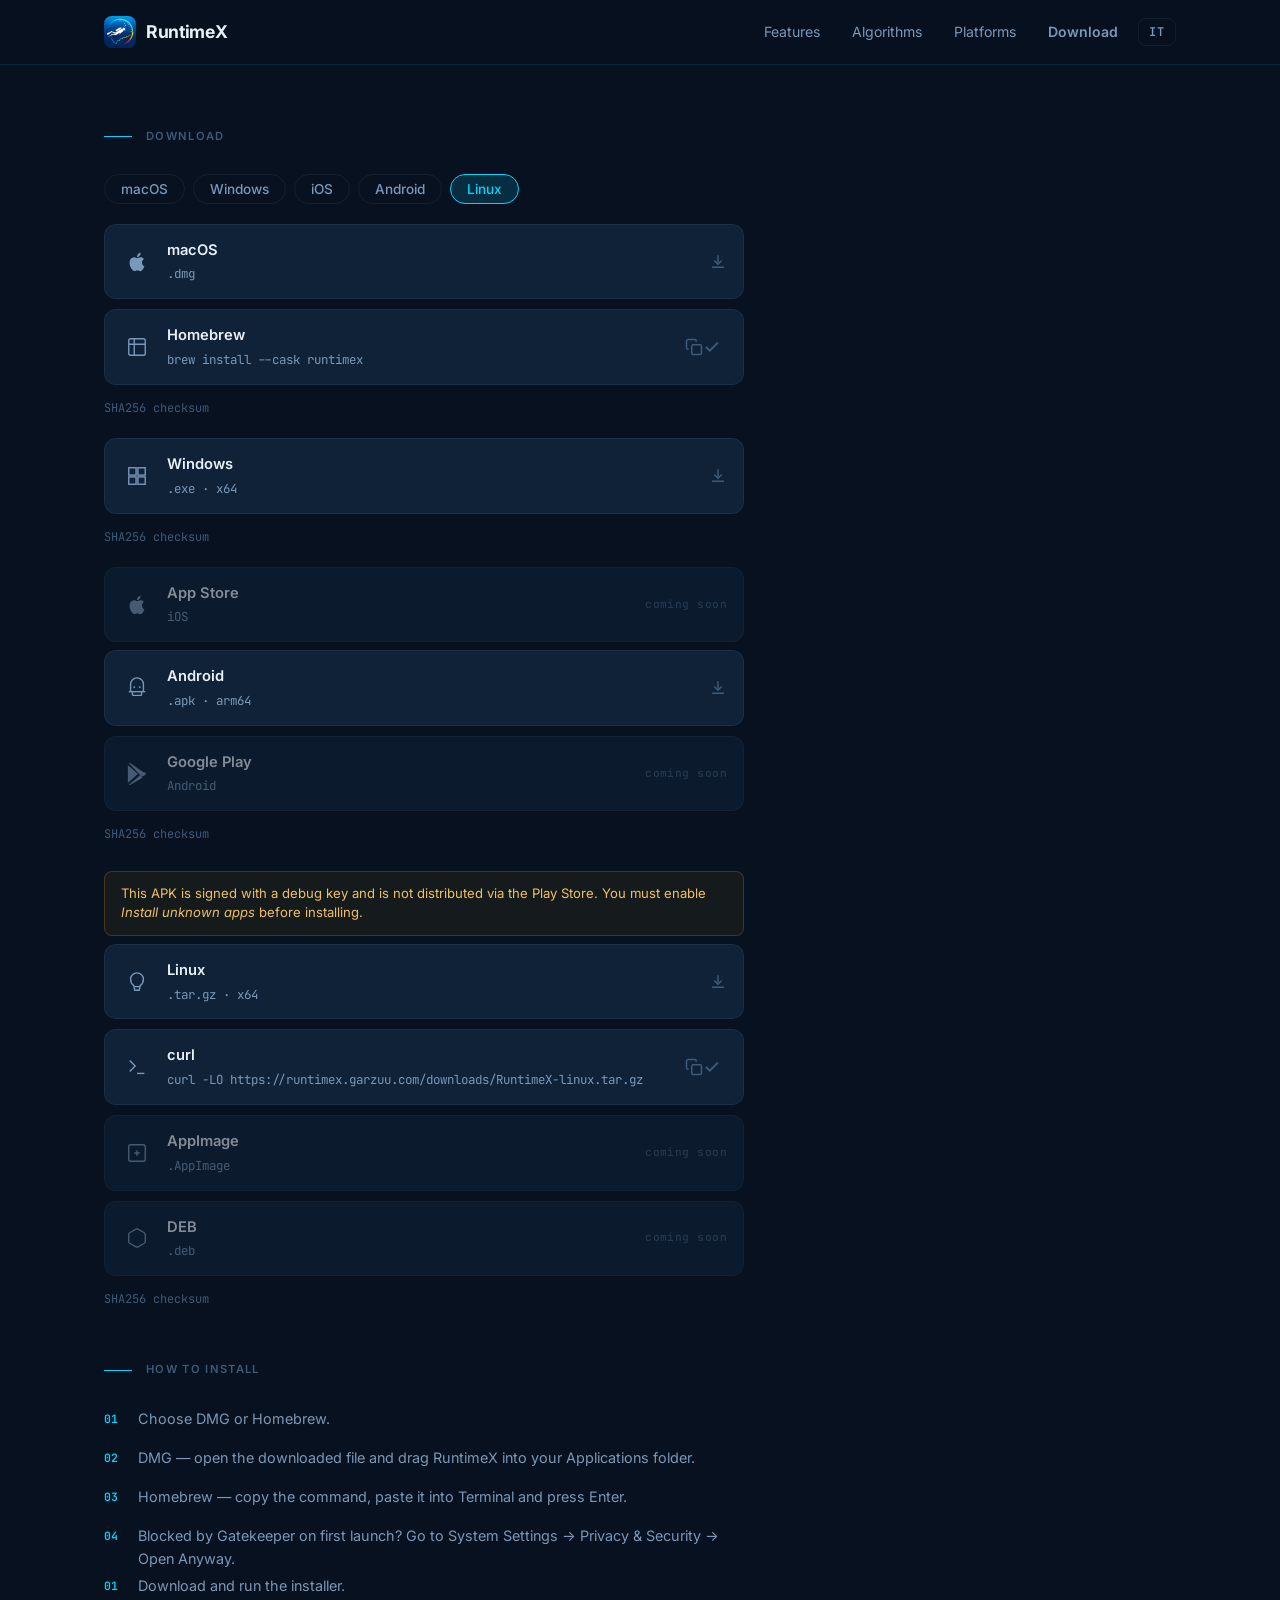
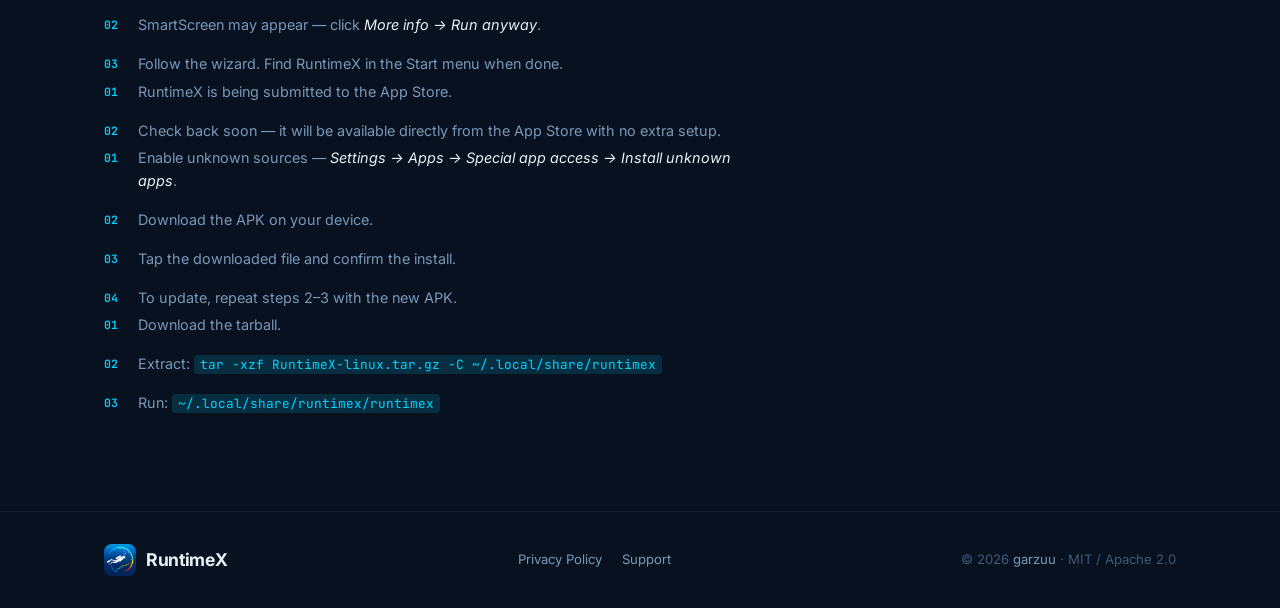
==== download.html @ 1cf0ed38 "feat(download): port platform detection and coming-soon logic from portfolio - Auto-detect user OS o" ====
<!DOCTYPE html>
<html lang="en">
<head>
  <meta charset="UTF-8" />
  <meta name="viewport" content="width=device-width, initial-scale=1.0" />
  <title>Download RuntimeX</title>
  <meta name="description" content="Download RuntimeX for macOS, Windows, Linux and Android, or install with Homebrew Cask. Offline-first technical dive planning, no account required." />

  <link rel="canonical" href="https://runtimex.garzuu.com/download.html" />

  <meta property="og:type" content="website" />
  <meta property="og:url" content="https://runtimex.garzuu.com/download.html" />
  <meta property="og:title" content="Download RuntimeX" />
  <meta property="og:description" content="Download RuntimeX for macOS, Windows, Linux and Android, or install with Homebrew Cask. Offline-first technical dive planning, no account required." />
  <meta property="og:image" content="https://runtimex.garzuu.com/og-image.svg" />
  <meta property="og:site_name" content="RuntimeX" />

  <meta name="twitter:card" content="summary_large_image" />
  <meta name="twitter:title" content="Download RuntimeX" />
  <meta name="twitter:description" content="Download RuntimeX for macOS, Windows, Linux and Android, or install with Homebrew Cask." />
  <meta name="twitter:image" content="https://runtimex.garzuu.com/og-image.svg" />

  <link rel="icon" type="image/png" href="favicon.png" />
  <link rel="apple-touch-icon" href="apple-touch-icon.png" />
  <link rel="stylesheet" href="style.css" />
  <link rel="preconnect" href="https://fonts.googleapis.com" />
  <link rel="preconnect" href="https://fonts.gstatic.com" crossorigin />
  <link href="https://fonts.googleapis.com/css2?family=Inter:wght@300;400;500;600;700&family=JetBrains+Mono:wght@400;500&display=swap" rel="stylesheet" />

  <style>
    .dl-page { padding-top: 64px; min-height: 100vh; }

    .dl-section { padding: 64px 0 96px; max-width: 640px; }

    .dl-eyebrow-row {
      display: flex;
      align-items: center;
      gap: 14px;
      margin-bottom: 28px;
    }
    .dl-eyebrow-line {
      height: 1px;
      width: 28px;
      background: var(--accent);
      flex-shrink: 0;
    }
    .dl-eyebrow {
      font-size: 0.7rem;
      font-weight: 600;
      letter-spacing: 0.12em;
      text-transform: uppercase;
      color: var(--text-faint);
    }

    /* Tab switcher */
    .dl-tabs {
      display: flex;
      flex-wrap: wrap;
      gap: 8px;
      margin-bottom: 20px;
    }
    .dl-tab {
      padding: 6px 16px;
      border-radius: 20px;
      border: 1px solid var(--border-card);
      background: transparent;
      color: var(--text-muted);
      font-size: 0.85rem;
      font-weight: 500;
      cursor: pointer;
      font-family: var(--font);
      transition: border-color 0.15s, color 0.15s, background 0.15s;
    }
    .dl-tab:hover { border-color: var(--border); color: var(--text); }
    .dl-tab.active {
      border-color: var(--accent);
      color: var(--accent);
      background: var(--accent-glow);
    }

    /* Download cards */
    .dl-cards {
      display: flex;
      flex-direction: column;
      gap: 10px;
      margin-bottom: 8px;
    }
    .dl-card {
      display: flex;
      align-items: center;
      gap: 14px;
      padding: 14px 16px;
      background: var(--bg-card);
      border: 1px solid var(--border-card);
      border-radius: var(--radius);
      text-decoration: none;
      transition: border-color 0.15s;
    }
    .dl-card:hover { border-color: rgba(0,212,255,0.2); }
    .dl-card-icon {
      width: 32px;
      height: 32px;
      flex-shrink: 0;
      color: var(--text-muted);
      display: flex;
      align-items: center;
      justify-content: center;
    }
    .dl-card-icon svg { width: 22px; height: 22px; }
    .dl-card-body {
      flex: 1;
      min-width: 0;
      display: flex;
      flex-direction: column;
      gap: 2px;
    }
    .dl-card-name {
      font-size: 0.92rem;
      font-weight: 600;
      color: var(--text);
    }
    .dl-card-sub {
      font-size: 0.78rem;
      color: var(--text-muted);
      font-family: var(--mono);
    }
    .dl-card-cmd {
      font-size: 0.78rem;
      color: var(--text-muted);
      font-family: var(--mono);
      white-space: nowrap;
      overflow: hidden;
      text-overflow: ellipsis;
      display: block;
    }
    .dl-card-action {
      flex-shrink: 0;
      color: var(--text-faint);
      display: flex;
      align-items: center;
      justify-content: center;
    }
    .dl-card-action svg { width: 18px; height: 18px; }
    .dl-copy-btn {
      background: transparent;
      border: none;
      cursor: pointer;
      color: var(--text-faint);
      padding: 6px;
      border-radius: var(--radius-sm);
      transition: color 0.15s;
      display: flex;
      align-items: center;
      justify-content: center;
    }
    .dl-copy-btn:hover { color: var(--text-muted); }
    .dl-copy-btn.copied { color: var(--accent); }

    /* Coming soon card variant */
    .dl-card-soon {
      opacity: 0.55;
      cursor: default;
      pointer-events: none;
    }
    .dl-card-soon:hover { border-color: var(--border-card); }
    .dl-badge-soon {
      font-family: var(--mono);
      font-size: 0.7rem;
      font-weight: 500;
      color: var(--text-faint);
      white-space: nowrap;
      letter-spacing: 0.04em;
    }

    .dl-sha {
      font-family: var(--mono);
      font-size: 0.75rem;
      color: var(--text-faint);
      text-decoration: none;
      padding: 4px 0 12px;
      display: inline-block;
      transition: color 0.15s;
    }
    .dl-sha:hover { color: var(--text-muted); }

    /* How to install */
    .dl-how { margin-top: 40px; }
    .dl-steps {
      list-style: none;
      display: flex;
      flex-direction: column;
      gap: 16px;
      margin-top: 4px;
    }
    .dl-steps li { display: flex; gap: 14px; align-items: flex-start; }
    .dl-step-num {
      font-family: var(--mono);
      font-size: 0.72rem;
      font-weight: 600;
      color: var(--accent);
      flex-shrink: 0;
      padding-top: 3px;
      min-width: 20px;
    }
    .dl-step-text {
      font-size: 0.9rem;
      color: var(--text-muted);
      line-height: 1.6;
    }
    .dl-step-text em { font-style: italic; color: var(--text); }
    .dl-step-text code {
      font-family: var(--mono);
      font-size: 0.8rem;
      color: var(--accent);
      background: var(--accent-glow);
      border-radius: 4px;
      padding: 1px 6px;
    }

    .dl-warning {
      margin-top: 4px;
      background: rgba(255,180,0,0.06);
      border: 1px solid rgba(255,180,0,0.2);
      border-radius: var(--radius-sm);
      padding: 12px 16px;
      font-size: 0.82rem;
      color: #f0c060;
      line-height: 1.5;
    }
    .dl-warning em { font-style: italic; }
  </style>
</head>
<body>
  <nav class="nav">
    <div class="nav-inner container">
      <a href="index.html" class="nav-logo">
        <img src="logo.png" class="nav-icon" alt="RuntimeX" />
        RuntimeX
      </a>
      <ul class="nav-links">
        <li><a href="index.html#features"   data-i18n="nav.features">Features</a></li>
        <li><a href="index.html#algorithms" data-i18n="nav.algorithms">Algorithms</a></li>
        <li><a href="index.html#platforms"  data-i18n="nav.platforms">Platforms</a></li>
        <li><a href="download.html" class="btn btn-sm" data-i18n="nav.download">Download</a></li>
        <li><button id="lang-toggle" class="lang-toggle">IT</button></li>
      </ul>
    </div>
  </nav>

  <main class="dl-page">
    <div class="container">
      <div class="dl-section">

        <!-- DOWNLOAD eyebrow -->
        <div class="dl-eyebrow-row">
          <span class="dl-eyebrow-line"></span>
          <span class="dl-eyebrow" data-i18n="nav.download">Download</span>
        </div>

        <!-- Platform tabs -->
        <div class="dl-tabs" role="tablist">
          <button class="dl-tab active" data-tab="macos"   role="tab" aria-selected="true">macOS</button>
          <button class="dl-tab"        data-tab="windows" role="tab" aria-selected="false">Windows</button>
          <button class="dl-tab"        data-tab="ios"     role="tab" aria-selected="false">iOS</button>
          <button class="dl-tab"        data-tab="android" role="tab" aria-selected="false">Android</button>
          <button class="dl-tab"        data-tab="linux"   role="tab" aria-selected="false">Linux</button>
        </div>

        <!-- macOS panel -->
        <div class="dl-cards" id="panel-macos">
          <a class="dl-card" href="/downloads/RuntimeX-macos.dmg" download="RuntimeX-macos.dmg">
            <div class="dl-card-icon">
              <svg viewBox="0 0 24 24" fill="currentColor">
                <path d="M18.71 19.5c-.83 1.24-1.71 2.45-3.05 2.47-1.34.03-1.77-.79-3.29-.79-1.53 0-2 .77-3.27.82-1.31.05-2.3-1.32-3.14-2.53C4.25 17 2.94 12.45 4.7 9.39c.87-1.52 2.43-2.48 4.12-2.51 1.28-.02 2.5.87 3.29.87.78 0 2.26-1.07 3.8-.91.65.03 2.47.26 3.64 1.98-.09.06-2.17 1.28-2.15 3.81.03 3.02 2.65 4.03 2.68 4.04-.03.07-.42 1.44-1.38 2.83M13 3.5c.73-.83 1.94-1.46 2.94-1.5.13 1.17-.34 2.35-1.04 3.19-.69.85-1.83 1.51-2.95 1.42-.15-1.15.41-2.35 1.05-3.11z"/>
              </svg>
            </div>
            <div class="dl-card-body">
              <span class="dl-card-name">macOS</span>
              <span class="dl-card-sub">.dmg</span>
            </div>
            <div class="dl-card-action">
              <svg viewBox="0 0 24 24" fill="none" stroke="currentColor" stroke-width="2"><path d="M12 3v12"/><path d="M7 10l5 5 5-5"/><path d="M4 19h16"/></svg>
            </div>
          </a>
          <div class="dl-card">
            <div class="dl-card-icon">
              <svg viewBox="0 0 24 24" fill="none" stroke="currentColor" stroke-width="1.5">
                <path d="M9 3H5a2 2 0 0 0-2 2v4m6-6h10a2 2 0 0 1 2 2v4M9 3v18m0 0h10a2 2 0 0 0 2-2V9M9 21H5a2 2 0 0 1-2-2V9m0 0h18"/>
              </svg>
            </div>
            <div class="dl-card-body">
              <span class="dl-card-name">Homebrew</span>
              <code class="dl-card-cmd">brew install --cask runtimex</code>
            </div>
            <button class="dl-card-action dl-copy-btn" data-copy="brew install --cask runtimex" aria-label="Copy command">
              <svg class="icon-copy" viewBox="0 0 24 24" fill="none" stroke="currentColor" stroke-width="2"><rect x="9" y="9" width="13" height="13" rx="2"/><path d="M5 15H4a2 2 0 0 1-2-2V4a2 2 0 0 1 2-2h9a2 2 0 0 1 2 2v1"/></svg>
              <svg class="icon-check" viewBox="0 0 24 24" fill="none" stroke="currentColor" stroke-width="2.5" hidden><path d="M20 6L9 17l-5-5"/></svg>
            </button>
          </div>
          <a class="dl-sha" href="/downloads/RuntimeX-macos.dmg.sha256" data-i18n="dl.sha.label">SHA256 checksum</a>
        </div>

        <!-- Windows panel -->
        <div class="dl-cards" id="panel-windows" hidden>
          <a class="dl-card" href="/downloads/RuntimeX-windows.exe" download="RuntimeX-windows.exe">
            <div class="dl-card-icon">
              <svg viewBox="0 0 24 24" fill="none" stroke="currentColor" stroke-width="1.5">
                <rect x="3" y="3" width="8" height="8"/><rect x="13" y="3" width="8" height="8"/><rect x="3" y="13" width="8" height="8"/><rect x="13" y="13" width="8" height="8"/>
              </svg>
            </div>
            <div class="dl-card-body">
              <span class="dl-card-name">Windows</span>
              <span class="dl-card-sub">.exe · x64</span>
            </div>
            <div class="dl-card-action">
              <svg viewBox="0 0 24 24" fill="none" stroke="currentColor" stroke-width="2"><path d="M12 3v12"/><path d="M7 10l5 5 5-5"/><path d="M4 19h16"/></svg>
            </div>
          </a>
          <a class="dl-sha" href="/downloads/RuntimeX-windows.exe.sha256" data-i18n="dl.sha.label">SHA256 checksum</a>
        </div>

        <!-- iOS panel -->
        <div class="dl-cards" id="panel-ios" hidden>
          <div class="dl-card dl-card-soon">
            <div class="dl-card-icon">
              <svg viewBox="0 0 24 24" fill="currentColor">
                <path d="M18.71 19.5c-.83 1.24-1.71 2.45-3.05 2.47-1.34.03-1.77-.79-3.29-.79-1.53 0-2 .77-3.27.82-1.31.05-2.3-1.32-3.14-2.53C4.25 17 2.94 12.45 4.7 9.39c.87-1.52 2.43-2.48 4.12-2.51 1.28-.02 2.5.87 3.29.87.78 0 2.26-1.07 3.8-.91.65.03 2.47.26 3.64 1.98-.09.06-2.17 1.28-2.15 3.81.03 3.02 2.65 4.03 2.68 4.04-.03.07-.42 1.44-1.38 2.83M13 3.5c.73-.83 1.94-1.46 2.94-1.5.13 1.17-.34 2.35-1.04 3.19-.69.85-1.83 1.51-2.95 1.42-.15-1.15.41-2.35 1.05-3.11z"/>
              </svg>
            </div>
            <div class="dl-card-body">
              <span class="dl-card-name">App Store</span>
              <span class="dl-card-sub">iOS</span>
            </div>
            <div class="dl-card-action">
              <span class="dl-badge-soon" data-i18n="dl.comingSoon">coming soon</span>
            </div>
          </div>
        </div>

        <!-- Android panel -->
        <div class="dl-cards" id="panel-android" hidden>
          <a class="dl-card" href="/downloads/RuntimeX-android.apk" download="RuntimeX-android.apk">
            <div class="dl-card-icon">
              <svg viewBox="0 0 24 24" fill="none" stroke="currentColor" stroke-width="1.5">
                <path d="M5 16V8a7 7 0 0 1 14 0v8"/><path d="M3 16h18"/><path d="M7 16v3a1 1 0 0 0 1 1h8a1 1 0 0 0 1-1v-3"/><circle cx="9" cy="11" r="1" fill="currentColor" stroke="none"/><circle cx="15" cy="11" r="1" fill="currentColor" stroke="none"/>
              </svg>
            </div>
            <div class="dl-card-body">
              <span class="dl-card-name">Android</span>
              <span class="dl-card-sub">.apk · arm64</span>
            </div>
            <div class="dl-card-action">
              <svg viewBox="0 0 24 24" fill="none" stroke="currentColor" stroke-width="2"><path d="M12 3v12"/><path d="M7 10l5 5 5-5"/><path d="M4 19h16"/></svg>
            </div>
          </a>
          <div class="dl-card dl-card-soon">
            <div class="dl-card-icon">
              <svg viewBox="0 0 24 24" fill="currentColor">
                <path d="M3.18 23.76a2 2 0 0 0 2.18-.18l12.76-7.37-2.82-2.82-12.12 10.37zm-1.18-21.5v19.48l10.93-9.74L2 2.26zM20.49 10.7L17.3 8.87 14.2 12l3.12 3.12 3.2-1.85a2 2 0 0 0 0-3.57zM5.36.42a2 2 0 0 0-2.18-.18L14.2 12 17.3 8.87 5.36.42z"/>
              </svg>
            </div>
            <div class="dl-card-body">
              <span class="dl-card-name">Google Play</span>
              <span class="dl-card-sub">Android</span>
            </div>
            <div class="dl-card-action">
              <span class="dl-badge-soon" data-i18n="dl.comingSoon">coming soon</span>
            </div>
          </div>
          <a class="dl-sha" href="/downloads/RuntimeX-android.apk.sha256" data-i18n="dl.sha.label">SHA256 checksum</a>
          <div class="dl-warning" data-i18n-html="dl.android.warning">This APK is signed with a debug key and is not distributed via the Play Store. You must enable <em>Install unknown apps</em> before installing.</div>
        </div>

        <!-- Linux panel -->
        <div class="dl-cards" id="panel-linux" hidden>
          <a class="dl-card" href="/downloads/RuntimeX-linux.tar.gz" download="RuntimeX-linux.tar.gz">
            <div class="dl-card-icon">
              <svg viewBox="0 0 24 24" fill="none" stroke="currentColor" stroke-width="1.5">
                <path d="M12 2a7 7 0 0 1 7 7c0 3-1.5 5.5-3.5 7l-1 5H9.5l-1-5C6.5 14.5 5 12 5 9a7 7 0 0 1 7-7z"/><path d="M9 17h6"/>
              </svg>
            </div>
            <div class="dl-card-body">
              <span class="dl-card-name">Linux</span>
              <span class="dl-card-sub">.tar.gz · x64</span>
            </div>
            <div class="dl-card-action">
              <svg viewBox="0 0 24 24" fill="none" stroke="currentColor" stroke-width="2"><path d="M12 3v12"/><path d="M7 10l5 5 5-5"/><path d="M4 19h16"/></svg>
            </div>
          </a>
          <div class="dl-card">
            <div class="dl-card-icon">
              <svg viewBox="0 0 24 24" fill="none" stroke="currentColor" stroke-width="1.5">
                <polyline points="4 17 10 11 4 5"/><line x1="12" y1="19" x2="20" y2="19"/>
              </svg>
            </div>
            <div class="dl-card-body">
              <span class="dl-card-name">curl</span>
              <code class="dl-card-cmd">curl -LO https://runtimex.garzuu.com/downloads/RuntimeX-linux.tar.gz</code>
            </div>
            <button class="dl-card-action dl-copy-btn" data-copy="curl -LO https://runtimex.garzuu.com/downloads/RuntimeX-linux.tar.gz" aria-label="Copy command">
              <svg class="icon-copy" viewBox="0 0 24 24" fill="none" stroke="currentColor" stroke-width="2"><rect x="9" y="9" width="13" height="13" rx="2"/><path d="M5 15H4a2 2 0 0 1-2-2V4a2 2 0 0 1 2-2h9a2 2 0 0 1 2 2v1"/></svg>
              <svg class="icon-check" viewBox="0 0 24 24" fill="none" stroke="currentColor" stroke-width="2.5" hidden><path d="M20 6L9 17l-5-5"/></svg>
            </button>
          </div>
          <div class="dl-card dl-card-soon">
            <div class="dl-card-icon">
              <svg viewBox="0 0 24 24" fill="none" stroke="currentColor" stroke-width="1.5">
                <rect x="3" y="3" width="18" height="18" rx="2"/><path d="M9 12h6M12 9v6"/>
              </svg>
            </div>
            <div class="dl-card-body">
              <span class="dl-card-name">AppImage</span>
              <span class="dl-card-sub">.AppImage</span>
            </div>
            <div class="dl-card-action">
              <span class="dl-badge-soon" data-i18n="dl.comingSoon">coming soon</span>
            </div>
          </div>
          <div class="dl-card dl-card-soon">
            <div class="dl-card-icon">
              <svg viewBox="0 0 24 24" fill="none" stroke="currentColor" stroke-width="1.5">
                <path d="M21 16V8a2 2 0 0 0-1-1.73l-7-4a2 2 0 0 0-2 0l-7 4A2 2 0 0 0 3 8v8a2 2 0 0 0 1 1.73l7 4a2 2 0 0 0 2 0l7-4A2 2 0 0 0 21 16z"/>
              </svg>
            </div>
            <div class="dl-card-body">
              <span class="dl-card-name">DEB</span>
              <span class="dl-card-sub">.deb</span>
            </div>
            <div class="dl-card-action">
              <span class="dl-badge-soon" data-i18n="dl.comingSoon">coming soon</span>
            </div>
          </div>
          <a class="dl-sha" href="/downloads/RuntimeX-linux.tar.gz.sha256" data-i18n="dl.sha.label">SHA256 checksum</a>
        </div>

        <!-- HOW TO INSTALL -->
        <div class="dl-how">
          <div class="dl-eyebrow-row">
            <span class="dl-eyebrow-line"></span>
            <span class="dl-eyebrow" data-i18n="dl.how.title">How to install</span>
          </div>

          <ol class="dl-steps" id="steps-macos">
            <li><span class="dl-step-num">01</span><span class="dl-step-text" data-i18n="dl.how.macos.1">Choose DMG or Homebrew.</span></li>
            <li><span class="dl-step-num">02</span><span class="dl-step-text" data-i18n="dl.how.macos.2">DMG — open the downloaded file and drag RuntimeX into your Applications folder.</span></li>
            <li><span class="dl-step-num">03</span><span class="dl-step-text" data-i18n="dl.how.macos.3">Homebrew — copy the command, paste it into Terminal and press Enter.</span></li>
            <li><span class="dl-step-num">04</span><span class="dl-step-text" data-i18n="dl.how.macos.4">Blocked by Gatekeeper on first launch? Go to System Settings → Privacy &amp; Security → Open Anyway.</span></li>
          </ol>

          <ol class="dl-steps" id="steps-windows" hidden>
            <li><span class="dl-step-num">01</span><span class="dl-step-text" data-i18n="dl.how.windows.1">Download and run the installer.</span></li>
            <li><span class="dl-step-num">02</span><span class="dl-step-text" data-i18n-html="dl.how.windows.2">SmartScreen may appear — click <em>More info → Run anyway</em>.</span></li>
            <li><span class="dl-step-num">03</span><span class="dl-step-text" data-i18n="dl.how.windows.3">Follow the wizard. Find RuntimeX in the Start menu when done.</span></li>
          </ol>

          <ol class="dl-steps" id="steps-ios" hidden>
            <li><span class="dl-step-num">01</span><span class="dl-step-text" data-i18n="dl.how.ios.1">RuntimeX is being submitted to the App Store.</span></li>
            <li><span class="dl-step-num">02</span><span class="dl-step-text" data-i18n="dl.how.ios.2">Check back soon — it will be available directly from the App Store with no extra setup.</span></li>
          </ol>

          <ol class="dl-steps" id="steps-android" hidden>
            <li><span class="dl-step-num">01</span><span class="dl-step-text" data-i18n-html="dl.how.android.1">Enable unknown sources — <em>Settings → Apps → Special app access → Install unknown apps</em>.</span></li>
            <li><span class="dl-step-num">02</span><span class="dl-step-text" data-i18n="dl.how.android.2">Download the APK on your device.</span></li>
            <li><span class="dl-step-num">03</span><span class="dl-step-text" data-i18n="dl.how.android.3">Tap the downloaded file and confirm the install.</span></li>
            <li><span class="dl-step-num">04</span><span class="dl-step-text" data-i18n="dl.how.android.4">To update, repeat steps 2–3 with the new APK.</span></li>
          </ol>

          <ol class="dl-steps" id="steps-linux" hidden>
            <li><span class="dl-step-num">01</span><span class="dl-step-text" data-i18n="dl.how.linux.1">Download the tarball.</span></li>
            <li><span class="dl-step-num">02</span><span class="dl-step-text" data-i18n-html="dl.how.linux.2">Extract: <code>tar -xzf RuntimeX-linux.tar.gz -C ~/.local/share/runtimex</code></span></li>
            <li><span class="dl-step-num">03</span><span class="dl-step-text" data-i18n-html="dl.how.linux.3">Run: <code>~/.local/share/runtimex/runtimex</code></span></li>
          </ol>
        </div>

      </div>
    </div>
  </main>

  <footer class="footer">
    <div class="container footer-inner">
      <a href="index.html" class="nav-logo">
        <img src="logo.png" class="nav-icon" alt="RuntimeX" />
        RuntimeX
      </a>
      <div class="footer-links">
        <a href="privacy.html" data-i18n="nav.privacy">Privacy Policy</a>
        <a href="support.html" data-i18n="nav.support">Support</a>
      </div>
      <p class="footer-copy">© <span id="copyright-year"></span> <a href="https://github.com/garzuu" target="_blank" rel="noopener">garzuu</a> · MIT / Apache 2.0</p>
    </div>
  </footer>

  <script src="app.js"></script>
  <script src="i18n.js"></script>
  <script>
    // Platform auto-detection
    function detectPlatform() {
      try {
        const ua = navigator.userAgent;
        if (/iPhone|iPad|iPod/.test(ua)) return "ios";
        if (/Android/.test(ua)) return "android";
        if (/Win/.test(ua)) return "windows";
        if (/Linux/.test(ua)) return "linux";
      } catch (_) {}
      return "macos";
    }

    // Tab switching
    const tabs = document.querySelectorAll('.dl-tab');

    function activateTab(platform) {
      tabs.forEach(t => { t.classList.remove('active'); t.setAttribute('aria-selected', 'false'); });
      const tab = document.querySelector('.dl-tab[data-tab="' + platform + '"]');
      if (tab) { tab.classList.add('active'); tab.setAttribute('aria-selected', 'true'); }
      document.querySelectorAll('.dl-cards').forEach(p => { p.hidden = true; });
      const panel = document.getElementById('panel-' + platform);
      if (panel) panel.hidden = false;
      document.querySelectorAll('.dl-steps').forEach(s => { s.hidden = true; });
      const steps = document.getElementById('steps-' + platform);
      if (steps) steps.hidden = false;
    }

    tabs.forEach(tab => {
      tab.addEventListener('click', () => activateTab(tab.dataset.tab));
    });

    // Auto-select detected platform on load
    activateTab(detectPlatform());

    // Copy to clipboard
    document.querySelectorAll('.dl-copy-btn').forEach(btn => {
      btn.addEventListener('click', async () => {
        try {
          await navigator.clipboard.writeText(btn.dataset.copy);
          btn.querySelector('.icon-copy').hidden = true;
          btn.querySelector('.icon-check').hidden = false;
          btn.classList.add('copied');
          setTimeout(() => {
            btn.querySelector('.icon-copy').hidden = false;
            btn.querySelector('.icon-check').hidden = true;
            btn.classList.remove('copied');
          }, 1500);
        } catch (_) {}
      });
    });
  </script>
</body>
</html>
---- style.css ----
/* ── Reset & base ─────────────────────────────────────────────── */
*, *::before, *::after { box-sizing: border-box; margin: 0; padding: 0; }

:root {
  --bg:          #07111f;
  --bg-surface:  #0d1e32;
  --bg-card:     #0f2238;
  --bg-card-hov: #132947;
  --accent:      #00d4ff;
  --accent-dim:  #00a8cc;
  --accent-glow: rgba(0, 212, 255, 0.15);
  --text:        #e8f0f8;
  --text-muted:  #7a98b8;
  --text-faint:  #3d5a78;
  --border:      rgba(0, 212, 255, 0.12);
  --border-card: rgba(255,255,255,0.06);
  --radius:      12px;
  --radius-sm:   8px;
  --font:        'Inter', system-ui, sans-serif;
  --mono:        'JetBrains Mono', monospace;
}

html { scroll-behavior: smooth; }

body {
  font-family: var(--font);
  background: var(--bg);
  color: var(--text);
  line-height: 1.6;
  -webkit-font-smoothing: antialiased;
}

/* ── Utils ────────────────────────────────────────────────────── */
.container {
  max-width: 1120px;
  margin: 0 auto;
  padding: 0 24px;
}

.accent { color: var(--accent); }

/* ── Buttons ──────────────────────────────────────────────────── */
.btn {
  display: inline-flex;
  align-items: center;
  gap: 8px;
  padding: 10px 22px;
  border-radius: var(--radius-sm);
  font-size: 0.9rem;
  font-weight: 600;
  text-decoration: none;
  transition: all 0.2s ease;
  cursor: pointer;
  border: none;
}

.btn-primary {
  background: var(--accent);
  color: #07111f;
}
.btn-primary:hover {
  background: #33ddff;
  transform: translateY(-1px);
  box-shadow: 0 8px 24px rgba(0, 212, 255, 0.3);
}

.btn-ghost {
  background: transparent;
  color: var(--text);
  border: 1px solid var(--border-card);
}
.btn-ghost:hover {
  border-color: var(--accent);
  color: var(--accent);
}

.btn-sm { padding: 7px 16px; font-size: 0.82rem; }

.btn-lg { padding: 14px 32px; font-size: 1rem; }

.btn-icon { width: 18px; height: 18px; flex-shrink: 0; }

/* ── Language toggle ──────────────────────────────────────────── */
.lang-toggle {
  background: transparent;
  border: 1px solid var(--border-card);
  color: var(--text-muted);
  font-family: var(--mono);
  font-size: 0.75rem;
  font-weight: 600;
  letter-spacing: 0.08em;
  padding: 5px 10px;
  border-radius: var(--radius-sm);
  cursor: pointer;
  transition: border-color 0.2s, color 0.2s;
}
.lang-toggle:hover {
  border-color: var(--accent);
  color: var(--accent);
}

/* ── Nav ──────────────────────────────────────────────────────── */
.nav {
  position: fixed;
  top: 0; left: 0; right: 0;
  z-index: 100;
  backdrop-filter: blur(16px);
  -webkit-backdrop-filter: blur(16px);
  background: rgba(7, 17, 31, 0.8);
  border-bottom: 1px solid var(--border);
}

.nav-inner {
  display: flex;
  align-items: center;
  justify-content: space-between;
  height: 64px;
}

.nav-logo {
  display: flex;
  align-items: center;
  gap: 10px;
  text-decoration: none;
  color: var(--text);
  font-weight: 700;
  font-size: 1.1rem;
  letter-spacing: -0.02em;
}

.nav-icon { width: 32px; height: 32px; border-radius: 8px; object-fit: cover; flex-shrink: 0; }

.nav-links {
  display: flex;
  align-items: center;
  gap: 8px;
  list-style: none;
}

.nav-links a {
  text-decoration: none;
  color: var(--text-muted);
  font-size: 0.88rem;
  padding: 6px 12px;
  border-radius: var(--radius-sm);
  transition: color 0.15s;
}
.nav-links a:hover { color: var(--text); }

/* ── Hero ─────────────────────────────────────────────────────── */
.hero {
  position: relative;
  min-height: 100vh;
  display: flex;
  align-items: center;
  overflow: hidden;
  padding-top: 64px;
}

.hero-bg {
  position: absolute;
  inset: 0;
  background:
    radial-gradient(ellipse 80% 60% at 50% 0%, rgba(0, 212, 255, 0.08) 0%, transparent 70%),
    radial-gradient(ellipse 60% 80% at 80% 80%, rgba(0, 80, 120, 0.15) 0%, transparent 60%),
    linear-gradient(180deg, #07111f 0%, #0a1929 100%);
}

/* Animated depth lines */
.hero-bg::after {
  content: '';
  position: absolute;
  inset: 0;
  background-image:
    repeating-linear-gradient(
      180deg,
      transparent 0px,
      transparent 59px,
      rgba(0, 212, 255, 0.03) 59px,
      rgba(0, 212, 255, 0.03) 60px
    );
}

.hero-inner {
  position: relative;
  z-index: 1;
  padding-top: 80px;
  padding-bottom: 80px;
  max-width: 780px;
}

.hero-badge {
  display: inline-block;
  font-family: var(--mono);
  font-size: 0.75rem;
  color: var(--accent);
  background: var(--accent-glow);
  border: 1px solid rgba(0, 212, 255, 0.25);
  border-radius: 100px;
  padding: 5px 14px;
  margin-bottom: 28px;
  letter-spacing: 0.04em;
}

.hero-title {
  font-size: clamp(2.6rem, 6vw, 4.2rem);
  font-weight: 700;
  line-height: 1.08;
  letter-spacing: -0.03em;
  margin-bottom: 24px;
}

.hero-sub {
  font-size: 1.1rem;
  color: var(--text-muted);
  max-width: 560px;
  margin-bottom: 40px;
  line-height: 1.7;
}

.hero-actions {
  display: flex;
  gap: 12px;
  flex-wrap: wrap;
  margin-bottom: 60px;
}

.hero-stats {
  display: flex;
  align-items: center;
  gap: 0;
  flex-wrap: wrap;
  gap: 0;
}

.stat { padding: 0 28px; text-align: center; }
.stat:first-child { padding-left: 0; }

.stat-value {
  display: block;
  font-size: 2rem;
  font-weight: 700;
  color: var(--accent);
  font-family: var(--mono);
  line-height: 1;
}

.stat-label {
  display: block;
  font-size: 0.75rem;
  color: var(--text-muted);
  margin-top: 4px;
  text-transform: uppercase;
  letter-spacing: 0.06em;
}

.stat-sep {
  width: 1px;
  height: 40px;
  background: var(--border-card);
}

.hero-scroll-hint {
  position: absolute;
  bottom: 36px;
  left: 50%;
  transform: translateX(-50%);
  color: var(--text-faint);
  animation: bounce 2s infinite;
}
.hero-scroll-hint svg { width: 20px; height: 20px; }

@keyframes bounce {
  0%, 100% { transform: translateX(-50%) translateY(0); }
  50% { transform: translateX(-50%) translateY(6px); }
}

/* ── Section ──────────────────────────────────────────────────── */
.section { padding: 96px 0; }

.section--dark { background: var(--bg-surface); }

.section--accent {
  background: linear-gradient(135deg, rgba(0, 212, 255, 0.06) 0%, rgba(0, 80, 120, 0.1) 100%);
  border-top: 1px solid var(--border);
  border-bottom: 1px solid var(--border);
}

.section-header {
  text-align: center;
  margin-bottom: 60px;
}

.section-header h2 {
  font-size: clamp(1.8rem, 4vw, 2.6rem);
  font-weight: 700;
  letter-spacing: -0.025em;
  margin-bottom: 12px;
  line-height: 1.2;
}

.section-header p {
  font-size: 1.05rem;
  color: var(--text-muted);
}

/* ── Features grid ────────────────────────────────────────────── */
.features-grid {
  display: grid;
  grid-template-columns: repeat(3, 1fr);
  gap: 16px;
}

.feature-card {
  background: var(--bg-card);
  border: 1px solid var(--border-card);
  border-radius: var(--radius);
  padding: 28px;
  transition: border-color 0.2s, transform 0.2s, background 0.2s;
}
.feature-card:hover {
  border-color: rgba(0, 212, 255, 0.25);
  background: var(--bg-card-hov);
  transform: translateY(-2px);
}

.feature-card--large {
  grid-column: span 2;
}

.feature-icon {
  width: 44px;
  height: 44px;
  margin-bottom: 18px;
  color: var(--accent);
}
.feature-icon svg { width: 100%; height: 100%; }

.feature-card h3 {
  font-size: 1.05rem;
  font-weight: 600;
  margin-bottom: 10px;
  letter-spacing: -0.01em;
}

.feature-card p {
  font-size: 0.9rem;
  color: var(--text-muted);
  line-height: 1.65;
}

.feature-list {
  list-style: none;
  margin-top: 18px;
  display: flex;
  flex-direction: column;
  gap: 6px;
}
.feature-list li {
  font-size: 0.85rem;
  color: var(--text-muted);
  padding-left: 16px;
  position: relative;
}
.feature-list li::before {
  content: '→';
  position: absolute;
  left: 0;
  color: var(--accent);
  font-size: 0.75rem;
}

/* ── Algorithms ───────────────────────────────────────────────── */
.algo-grid {
  display: grid;
  grid-template-columns: 1fr 1fr;
  gap: 24px;
}

.algo-card {
  background: var(--bg-card);
  border: 1px solid var(--border-card);
  border-radius: var(--radius);
  padding: 32px;
}

.algo-header {
  display: flex;
  align-items: center;
  gap: 12px;
  margin-bottom: 16px;
}

.algo-tag {
  font-family: var(--mono);
  font-size: 0.7rem;
  font-weight: 500;
  color: var(--accent);
  background: var(--accent-glow);
  border: 1px solid rgba(0, 212, 255, 0.2);
  border-radius: 6px;
  padding: 3px 8px;
  text-transform: uppercase;
  letter-spacing: 0.08em;
}

.algo-header h3 {
  font-size: 1.15rem;
  font-weight: 600;
}

.algo-desc {
  font-size: 0.9rem;
  color: var(--text-muted);
  line-height: 1.65;
  margin-bottom: 24px;
}

.algo-params { display: flex; flex-direction: column; gap: 14px; }

.param { display: flex; flex-direction: column; gap: 5px; }

.param-name {
  font-size: 0.8rem;
  font-family: var(--mono);
  color: var(--text);
}

.param-bar {
  height: 4px;
  background: rgba(255,255,255,0.06);
  border-radius: 2px;
  overflow: hidden;
}

.param-fill {
  height: 100%;
  width: var(--fill);
  background: linear-gradient(90deg, var(--accent-dim), var(--accent));
  border-radius: 2px;
  transition: width 0.6s ease;
}

.param-hint {
  font-size: 0.72rem;
  color: var(--text-faint);
}

/* ── Platforms ────────────────────────────────────────────────── */
.platforms-grid {
  display: grid;
  grid-template-columns: repeat(6, 1fr);
  gap: 16px;
}

.platforms-grid--two {
  grid-template-columns: repeat(2, 1fr);
  max-width: 480px;
  margin: 0 auto;
}

.platform-card {
  background: var(--bg-card);
  border: 1px solid var(--border-card);
  border-radius: var(--radius);
  padding: 28px 16px;
  display: flex;
  flex-direction: column;
  align-items: center;
  gap: 12px;
  transition: border-color 0.2s, transform 0.2s;
  cursor: default;
}
.platform-card:hover {
  border-color: rgba(0, 212, 255, 0.3);
  transform: translateY(-3px);
}

.platform-icon {
  width: 36px;
  height: 36px;
  color: var(--accent);
}
.platform-icon svg { width: 100%; height: 100%; }

.platform-card span {
  font-size: 0.8rem;
  color: var(--text-muted);
  font-weight: 500;
}

/* ── Offline banner ───────────────────────────────────────────── */
.offline-banner {
  display: flex;
  align-items: center;
  gap: 32px;
  padding: 48px 0;
}

.offline-icon {
  flex-shrink: 0;
  width: 56px;
  height: 56px;
  color: var(--accent);
}
.offline-icon svg { width: 100%; height: 100%; }

.offline-text h3 {
  font-size: 1.4rem;
  font-weight: 700;
  margin-bottom: 8px;
  letter-spacing: -0.02em;
}

.offline-text p {
  font-size: 0.95rem;
  color: var(--text-muted);
  max-width: 580px;
  line-height: 1.65;
}

/* ── Settings ─────────────────────────────────────────────────── */
.settings-grid {
  display: grid;
  grid-template-columns: repeat(4, 1fr);
  gap: 12px;
}

.setting-item {
  background: var(--bg-card);
  border: 1px solid var(--border-card);
  border-radius: var(--radius-sm);
  padding: 20px;
  display: flex;
  flex-direction: column;
  gap: 6px;
}

.setting-key {
  font-size: 0.75rem;
  text-transform: uppercase;
  letter-spacing: 0.07em;
  color: var(--text-faint);
}

.setting-val {
  font-family: var(--mono);
  font-size: 0.88rem;
  color: var(--accent);
}

/* ── Download ─────────────────────────────────────────────────── */
.download-section {
  text-align: center;
  padding: 40px 0;
}

.download-section h2 {
  font-size: clamp(1.8rem, 4vw, 2.6rem);
  font-weight: 700;
  letter-spacing: -0.025em;
  margin-bottom: 12px;
}

.download-section p {
  font-size: 1.05rem;
  color: var(--text-muted);
  margin-bottom: 36px;
}

.download-actions { display: flex; justify-content: center; gap: 12px; }

.download-checks {
  display: flex;
  justify-content: center;
  gap: 18px;
  margin-top: 18px;
  flex-wrap: wrap;
}

.download-checks a {
  font-size: 0.86rem;
  color: var(--text-muted);
  text-decoration: none;
  font-family: var(--mono);
}

.download-checks a:hover {
  color: var(--accent);
}

/* ── Footer ───────────────────────────────────────────────────── */
.footer {
  border-top: 1px solid var(--border-card);
  padding: 32px 0;
}

.footer-inner {
  display: flex;
  align-items: center;
  justify-content: space-between;
}

.footer-copy {
  font-size: 0.82rem;
  color: var(--text-faint);
}

/* ── Footer links ─────────────────────────────────────────────── */
.footer-links {
  display: flex;
  gap: 20px;
}
.footer-links a {
  font-size: 0.82rem;
  color: var(--text-muted);
  text-decoration: none;
  transition: color 0.15s;
}
.footer-links a:hover { color: var(--accent); }

.footer-copy a {
  color: var(--text-muted);
  text-decoration: none;
  transition: color 0.15s;
}
.footer-copy a:hover { color: var(--accent); }

/* ── Legal pages ──────────────────────────────────────────────── */
.legal-page {
  padding-top: 64px;
  min-height: 100vh;
}

.legal-container {
  max-width: 760px;
  padding-top: 72px;
  padding-bottom: 96px;
}

.legal-badge {
  display: inline-block;
  font-family: var(--mono);
  font-size: 0.72rem;
  color: var(--accent);
  background: var(--accent-glow);
  border: 1px solid rgba(0, 212, 255, 0.25);
  border-radius: 100px;
  padding: 4px 12px;
  margin-bottom: 16px;
  letter-spacing: 0.06em;
  text-transform: uppercase;
}

.legal-header { margin-bottom: 48px; }

.legal-header h1 {
  font-size: clamp(2rem, 5vw, 3rem);
  font-weight: 700;
  letter-spacing: -0.03em;
  margin-bottom: 10px;
}

.legal-meta {
  font-size: 0.82rem;
  color: var(--text-faint);
  font-family: var(--mono);
  margin-bottom: 20px;
}

.legal-intro {
  font-size: 1.05rem;
  color: var(--text-muted);
  line-height: 1.7;
  border-left: 2px solid var(--accent);
  padding-left: 20px;
}
.legal-intro strong { color: var(--text); }

.legal-toc {
  background: var(--bg-card);
  border: 1px solid var(--border-card);
  border-radius: var(--radius);
  padding: 24px 28px;
  margin-bottom: 56px;
}

.toc-title {
  font-size: 0.72rem;
  text-transform: uppercase;
  letter-spacing: 0.08em;
  color: var(--text-faint);
  margin-bottom: 12px;
}

.legal-toc ol {
  padding-left: 18px;
  display: flex;
  flex-direction: column;
  gap: 6px;
}

.legal-toc a {
  color: var(--text-muted);
  text-decoration: none;
  font-size: 0.9rem;
  transition: color 0.15s;
}
.legal-toc a:hover { color: var(--accent); }

.legal-body { display: flex; flex-direction: column; gap: 52px; }

.legal-body section h2 {
  font-size: 1.15rem;
  font-weight: 600;
  margin-bottom: 16px;
  display: flex;
  align-items: baseline;
  gap: 12px;
}

.section-num {
  font-family: var(--mono);
  font-size: 0.75rem;
  color: var(--accent);
  background: var(--accent-glow);
  border: 1px solid rgba(0, 212, 255, 0.2);
  border-radius: 6px;
  padding: 2px 7px;
  flex-shrink: 0;
}

.legal-body p {
  font-size: 0.95rem;
  color: var(--text-muted);
  line-height: 1.75;
  margin-bottom: 14px;
}
.legal-body p:last-child { margin-bottom: 0; }

.legal-body ul, .legal-body ol {
  padding-left: 20px;
  display: flex;
  flex-direction: column;
  gap: 7px;
  margin-bottom: 14px;
}

.legal-body li {
  font-size: 0.95rem;
  color: var(--text-muted);
  line-height: 1.65;
}

.legal-body code {
  font-family: var(--mono);
  font-size: 0.82rem;
  color: var(--accent);
  background: var(--accent-glow);
  border-radius: 4px;
  padding: 1px 6px;
}

.legal-body a {
  color: var(--accent);
  text-decoration: none;
}
.legal-body a:hover { text-decoration: underline; }

.callout {
  display: flex;
  align-items: flex-start;
  gap: 12px;
  background: rgba(0, 212, 255, 0.06);
  border: 1px solid rgba(0, 212, 255, 0.18);
  border-radius: var(--radius-sm);
  padding: 16px 18px;
  margin-top: 16px;
  font-size: 0.88rem;
  color: var(--text);
  line-height: 1.6;
}
.callout svg {
  width: 18px;
  height: 18px;
  flex-shrink: 0;
  color: var(--accent);
  margin-top: 1px;
}

.permissions-table {
  border: 1px solid var(--border-card);
  border-radius: var(--radius-sm);
  overflow: hidden;
  margin: 16px 0;
}

.perm-row {
  display: grid;
  grid-template-columns: 180px 1fr;
  gap: 16px;
  padding: 12px 16px;
  border-bottom: 1px solid var(--border-card);
  font-size: 0.88rem;
}
.perm-row:last-child { border-bottom: none; }

.perm-header {
  background: var(--bg-card);
  font-size: 0.72rem;
  text-transform: uppercase;
  letter-spacing: 0.07em;
  color: var(--text-faint);
}

.perm-name {
  font-family: var(--mono);
  font-size: 0.82rem;
  color: var(--accent);
}

.perm-desc { color: var(--text-muted); }

/* Support page specific */
.support-grid {
  display: grid;
  grid-template-columns: 1fr 1fr;
  gap: 16px;
  margin: 32px 0;
}

.support-card {
  background: var(--bg-card);
  border: 1px solid var(--border-card);
  border-radius: var(--radius);
  padding: 28px;
  text-decoration: none;
  display: flex;
  flex-direction: column;
  gap: 10px;
  transition: border-color 0.2s, transform 0.2s;
}
.support-card:hover {
  border-color: rgba(0, 212, 255, 0.3);
  transform: translateY(-2px);
}

.support-card-icon {
  width: 36px;
  height: 36px;
  color: var(--accent);
}
.support-card-icon svg { width: 100%; height: 100%; }

.support-card h3 {
  font-size: 1rem;
  font-weight: 600;
  color: var(--text);
}

.support-card p {
  font-size: 0.85rem;
  color: var(--text-muted);
  line-height: 1.55;
  margin: 0;
}

.support-card .card-link {
  font-size: 0.8rem;
  color: var(--accent);
  font-family: var(--mono);
  margin-top: auto;
}

.faq { display: flex; flex-direction: column; gap: 0; }

.faq-item {
  border-bottom: 1px solid var(--border-card);
  padding: 20px 0;
}
.faq-item:first-child { border-top: 1px solid var(--border-card); }

.faq-q {
  font-size: 0.95rem;
  font-weight: 600;
  color: var(--text);
  margin-bottom: 8px;
  cursor: pointer;
}

.faq-a {
  font-size: 0.9rem;
  color: var(--text-muted);
  line-height: 1.7;
}

/* ── Responsive ───────────────────────────────────────────────── */

/* ── Tablet  ≤ 960px ──────────────────────────────────────────── */
@media (max-width: 960px) {
  .section { padding: 72px 0; }
  .section-header { margin-bottom: 44px; }

  .features-grid { grid-template-columns: repeat(2, 1fr); }
  .feature-card--large { grid-column: span 2; }
  .algo-grid { grid-template-columns: 1fr; }
  .platforms-grid { grid-template-columns: repeat(3, 1fr); }
  .settings-grid { grid-template-columns: repeat(2, 1fr); }
  .support-grid { grid-template-columns: repeat(2, 1fr); }
}

/* ── Mobile  ≤ 640px ──────────────────────────────────────────── */
@media (max-width: 640px) {
  .container { padding: 0 16px; }
  .section { padding: 56px 0; }
  .section-header { margin-bottom: 32px; }
  .section-header p { font-size: 0.95rem; }

  /* Nav */
  .nav-links li:not(:last-child) { display: none; }

  /* Hero */
  .hero-inner { padding-top: 48px; padding-bottom: 48px; max-width: 100%; }
  .hero-badge { margin-bottom: 16px; font-size: 0.7rem; }
  .hero-sub { font-size: 0.95rem; margin-bottom: 28px; }
  .hero-actions { margin-bottom: 36px; }
  .hero-scroll-hint { display: none; }
  .hero-stats {
    display: grid;
    grid-template-columns: 1fr 1fr;
    width: 100%;
    border: 1px solid var(--border-card);
    border-radius: var(--radius);
    overflow: hidden;
  }
  .stat { padding: 16px 12px; border-right: 1px solid var(--border-card); }
  .stat:nth-child(even) { border-right: none; }
  .stat:nth-child(n+3) { border-top: 1px solid var(--border-card); }
  .stat:first-child { padding-left: 12px; }
  .stat-sep { display: none; }
  .stat-value { font-size: 1.6rem; }

  /* Cards → single column */
  .features-grid { grid-template-columns: 1fr; }
  .feature-card--large { grid-column: span 1; }
  .feature-card { padding: 22px; }

  .algo-grid { grid-template-columns: 1fr; }
  .algo-card { padding: 24px; }

  .platforms-grid { grid-template-columns: repeat(3, 1fr); }
  .platform-card { padding: 20px 8px; }

  .settings-grid { grid-template-columns: 1fr 1fr; }
  .setting-item { padding: 16px; }

  .support-grid { grid-template-columns: 1fr; }
  .support-card { padding: 20px; }

  /* Offline banner */
  .offline-banner { flex-direction: column; text-align: center; gap: 20px; padding: 36px 0; }

  /* Footer */
  .footer-inner { flex-direction: column; gap: 12px; text-align: center; }
  .footer-links { justify-content: center; }

  /* Legal pages */
  .legal-container { padding-top: 40px; padding-bottom: 56px; }
  .legal-header { margin-bottom: 32px; }
  .legal-toc { padding: 16px 18px; margin-bottom: 36px; }
  .legal-intro { font-size: 0.95rem; }
  .legal-body { gap: 32px; }
  .perm-row { grid-template-columns: 1fr; gap: 4px; }
  .perm-header { display: none; }
  .faq-item { padding: 14px 0; }
  .faq-q { font-size: 0.9rem; }
  .faq-a { font-size: 0.85rem; }

}
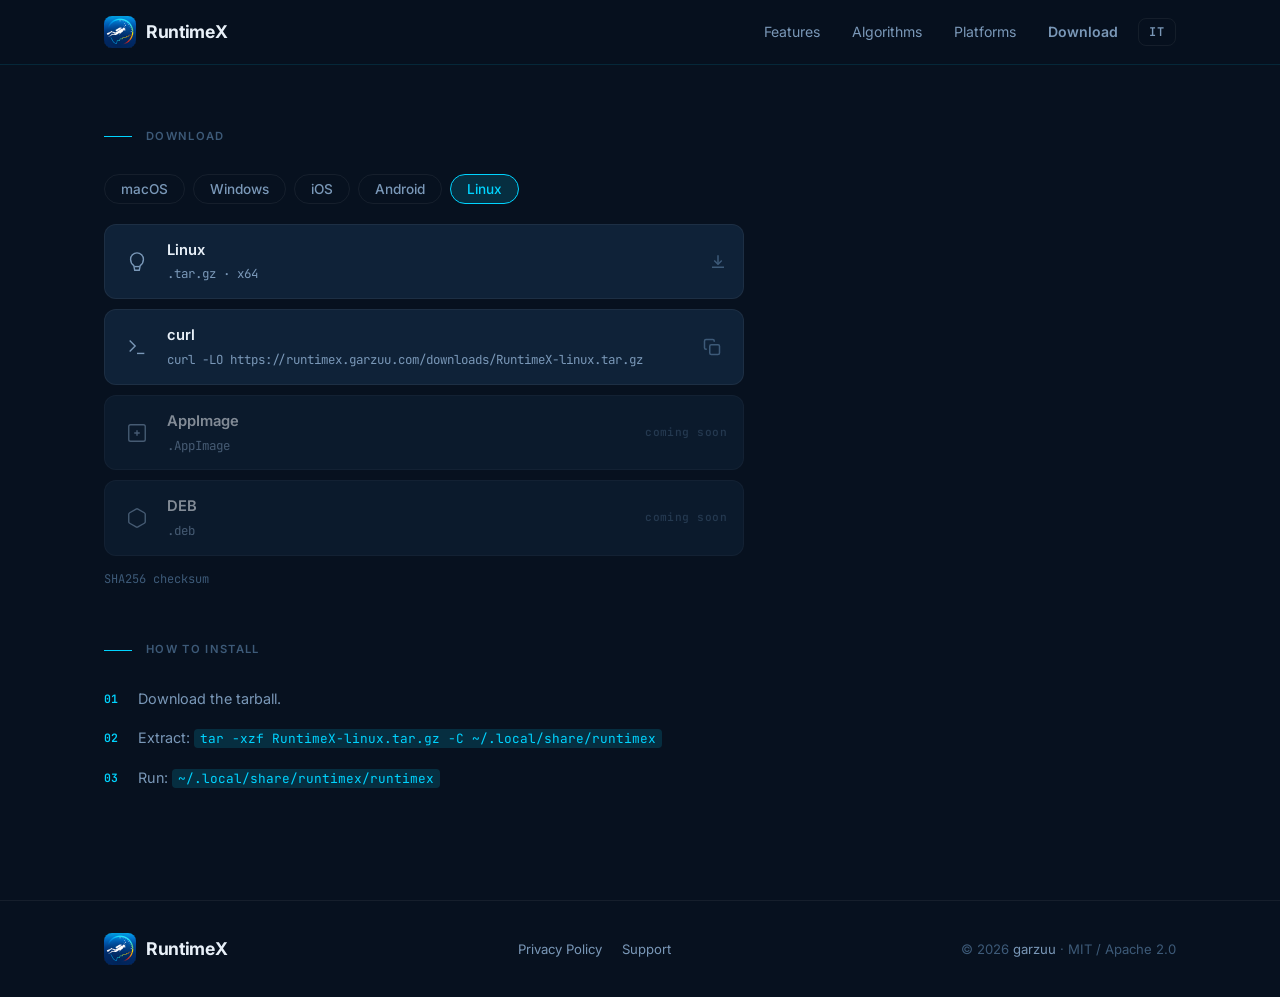
==== commit 363ee911: "fix(download): prevent display:flex from overriding hidden attribute CSS author rules override user-" ====
--- a/download.html
+++ b/download.html
@@ -28,6 +28,8 @@
   <link href="https://fonts.googleapis.com/css2?family=Inter:wght@300;400;500;600;700&family=JetBrains+Mono:wght@400;500&display=swap" rel="stylesheet" />
 
   <style>
+    [hidden] { display: none !important; }
+
     .dl-page { padding-top: 64px; min-height: 100vh; }
 
     .dl-section { padding: 64px 0 96px; max-width: 640px; }
